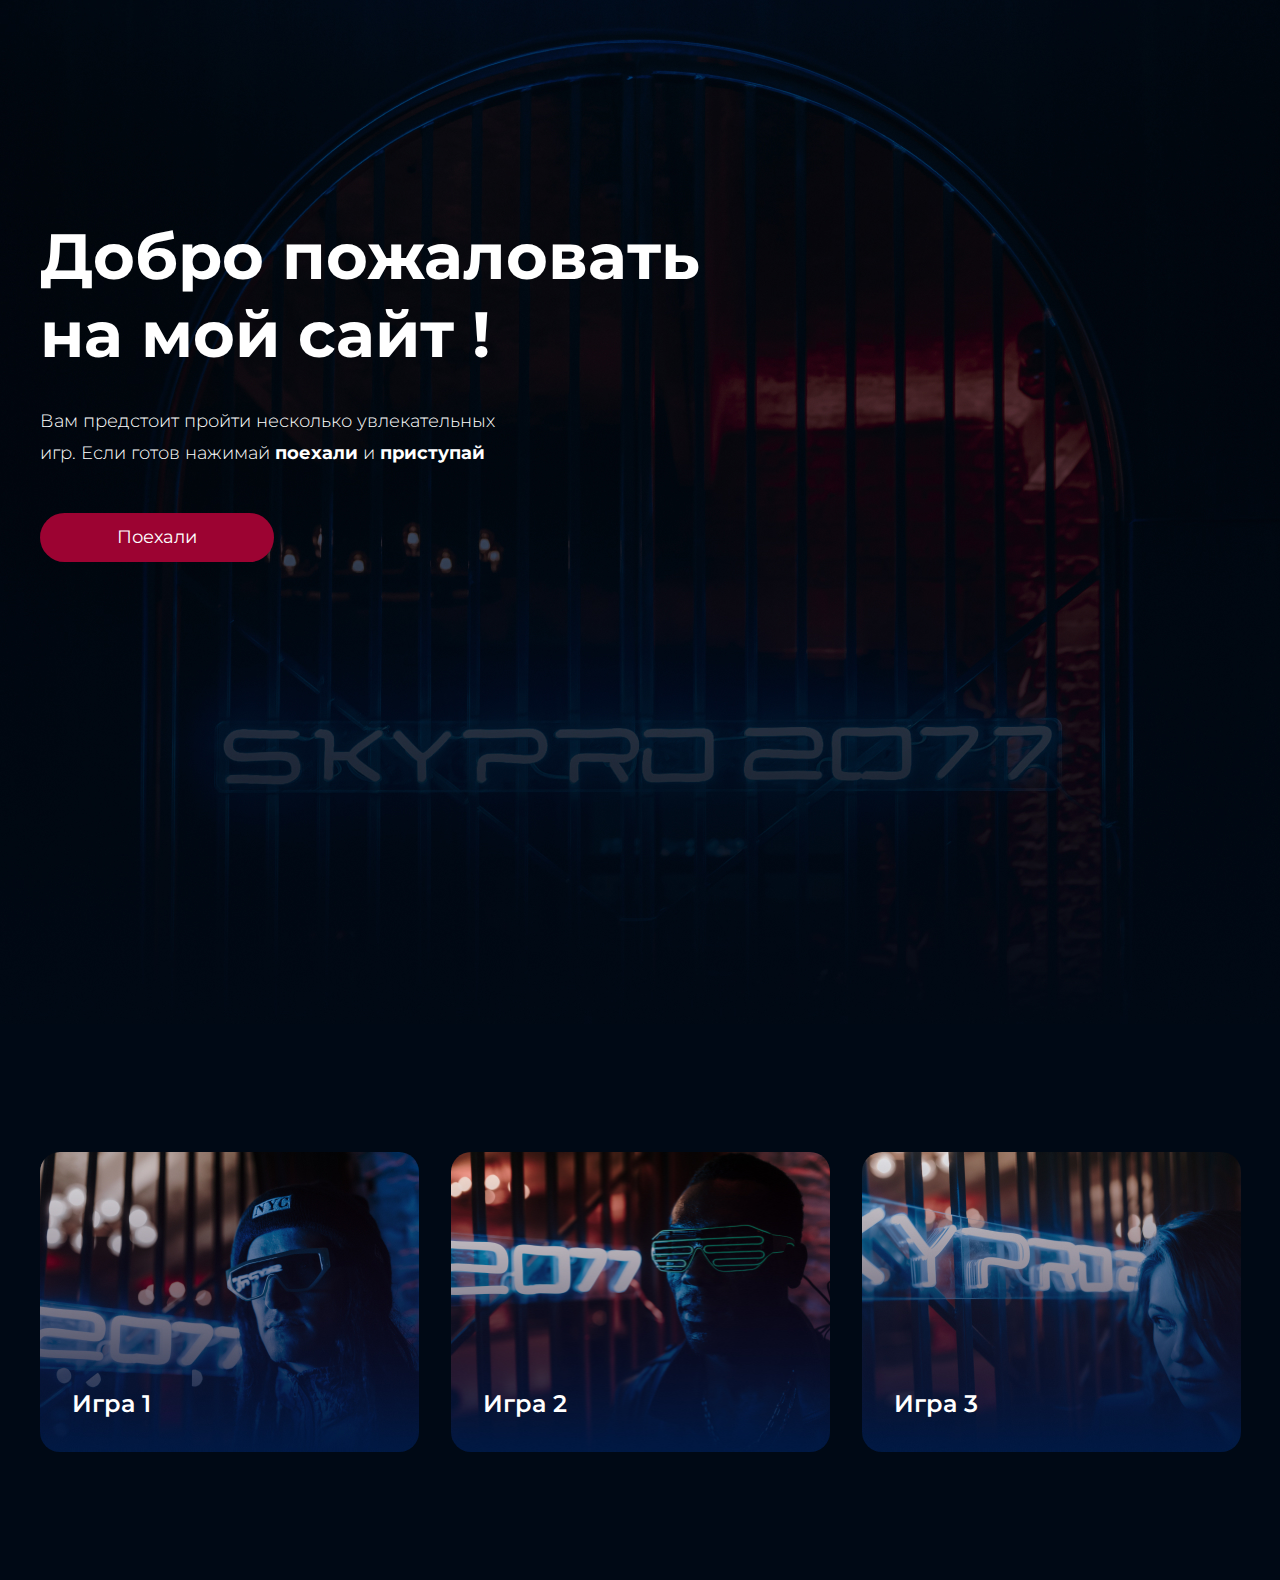
==== hw/index.html @ be018f06 "Дбавила шрифт" ====
<!DOCTYPE html>
<html lang="en">
<head>
    <meta charset="UTF-8">
    <meta name="viewport" content="width=device-width, initial-scale=1.0">
    <title>Document</title>
    <link rel="stylesheet" href="style.css">
    <link rel="preconnect" href="https://fonts.googleapis.com">
<link rel="preconnect" href="https://fonts.gstatic.com" crossorigin>
<link href="https://fonts.googleapis.com/css2?family=Montserrat:wght@400;500;600;700&display=swap" rel="stylesheet">
</head>
<body>
    <section class="header center">
        <div class="header__top">
        <h1 class="header__title">Добро пожаловать <br>на мой сайт !</h1>
        <h2 class="header__subtitle">Вам предстоит пройти несколько увлекательных <br>игр. Если готов нажимай <span class="text">поехали</span> и <span class="text">приступай</span></h2>
        <button class="header__button">Поехали</button>
        </div>
    </section>
    <footer class="footer center">
        <div class="footer__link">
       <a class="footer__item item1" href="#"><span class="game">Игра 1</span></a>
       <a class="footer__item item2" href="#"><span class="game">Игра 2</span></a>
       <a class="footer__item item3" href="#"><span class="game">Игра 3</span></a>
    </div>
    </footer>
</body>
</html>
---- hw/style.css ----
*{
    margin: 0;
    padding: 0;
}
.header{
    padding-left: calc(50% - 600px);
    padding-right: calc(50% - 600px);
}

.header {
    height: 1024px;
    background-image: url(background.jpg);
    background-repeat: no-repeat;
    background-position:  center;
    background-size: cover;
}

.header__top{
    padding-top: 217.1px;
}

.header__title{
    color: #FFF;
    font-family: "Montserrat", sans-serif;
    font-size: 64px;
    font-style: normal;
    font-weight: 700;
    line-height: normal;
}

.header__subtitle{
    color: #FFF;
    font-family: "Montserrat", sans-serif;
    font-size: 18px;
    font-style: normal;
    font-weight: 300;
    line-height: 32px;
}

.header__subtitle{
    padding-top: 32px;
    padding-bottom: 44px;
}

.text{
    color: #FFF;
    font-family: "Montserrat", sans-serif;
    font-size: 18px;
    font-style: normal;
    font-weight: 700;
    line-height: 32px;
}

.header__button{
    width: 234.063px;
    height: 48.603px;
    flex-shrink: 0;
    border-radius: 30px;
    background: #9C0332;
    color: #FFF;
    font-family: "Montserrat", sans-serif;
    font-size: 18px;
    font-style: normal;
    font-weight: 400;
    line-height: normal;
    border-color: transparent;
}

.footer{
    height: 556px;
    background: #000915;
    position: relative;
}

.footer__link{
    display: flex;
    flex-direction: row;
    flex-wrap: wrap;
    justify-content: center;
    gap: 32px;
    padding-top: 128px;
}


.footer__item{
    display: flex;
    flex-direction: column-reverse;
    text-decoration: none;
    border-color: transparent;
}

.item1{
    width: 379px;
    height: 300px;
    background-image: url(game1.jpg);
    border-radius: 20px;
    background-repeat: no-repeat;
}

.item2{
    width: 379px;
    height: 300px;
    background-image: url(game2.jpg);
    border-radius: 20px;
    background-repeat: no-repeat;
}

.item3{
    width: 379px;
    height: 300px;
    background-image: url(game3.jpg);
    border-radius: 20px;
    background-repeat: no-repeat;
}

.game{
    padding-bottom: 32px;
    padding-left: 32px;
    color: #FFF;
    font-family: "Montserrat", sans-serif;
    font-size: 24px;
    font-style: normal;
    font-weight: 600;
    line-height: 32px;
}
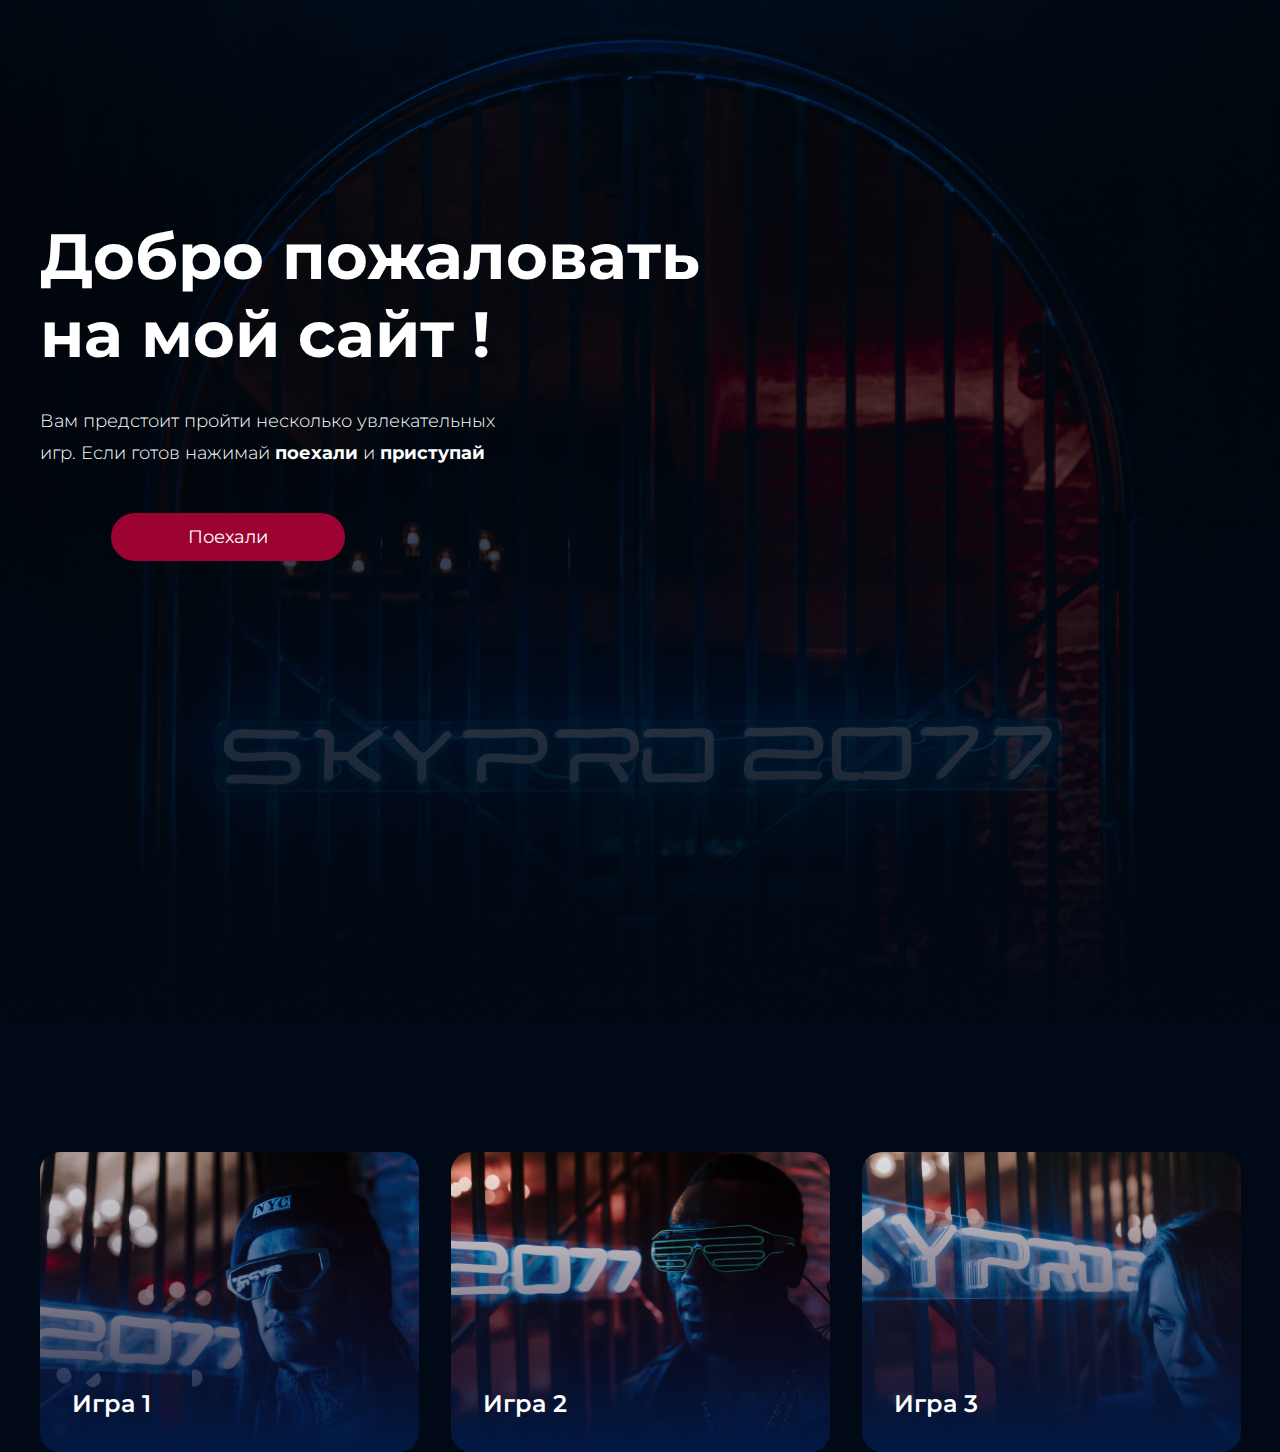
==== commit 058dbfac: "сделана мобильная версия" ====
--- a/hw/index.html
+++ b/hw/index.html
@@ -17,12 +17,12 @@
         <button class="header__button">Поехали</button>
         </div>
     </section>
-    <footer class="footer center">
-        <div class="footer__link">
-       <a class="footer__item item1" href="#"><span class="game">Игра 1</span></a>
-       <a class="footer__item item2" href="#"><span class="game">Игра 2</span></a>
-       <a class="footer__item item3" href="#"><span class="game">Игра 3</span></a>
+    <div class="games center">
+        <div class="games__link">
+       <a class="games__item item1" href="#"><span class="game">Игра 1</span></a>
+       <a class="games__item item2" href="#"><span class="game">Игра 2</span></a>
+       <a class="games__item item3" href="#"><span class="game">Игра 3</span></a>
     </div>
-    </footer>
+</div>
 </body>
 </html>--- a/hw/style.css
+++ b/hw/style.css
@@ -1,127 +1,177 @@
-*{
-    margin: 0;
-    padding: 0;
-}
-.header{
-    padding-left: calc(50% - 600px);
-    padding-right: calc(50% - 600px);
+* {
+  margin: 0;
+  padding: 0;
 }
 
 .header {
-    height: 1024px;
-    background-image: url(background.jpg);
-    background-repeat: no-repeat;
-    background-position:  center;
-    background-size: cover;
+  padding-left: calc(50% - 600px);
+  padding-right: calc(50% - 600px);
 }
 
-.header__top{
-    padding-top: 217.1px;
+.header {
+  height: 1024px;
+  background-image: url(background.jpg);
+  background-repeat: no-repeat;
+  background-position: center;
+  background-size: cover;
 }
 
-.header__title{
-    color: #FFF;
-    font-family: "Montserrat", sans-serif;
-    font-size: 64px;
-    font-style: normal;
-    font-weight: 700;
-    line-height: normal;
+.header__top {
+  padding-top: 217.1px;
 }
 
-.header__subtitle{
-    color: #FFF;
-    font-family: "Montserrat", sans-serif;
-    font-size: 18px;
-    font-style: normal;
-    font-weight: 300;
-    line-height: 32px;
+.header__title {
+  color: #FFF;
+  font-family: "Montserrat", sans-serif;
+  font-size: 64px;
+  font-style: normal;
+  font-weight: 700;
+  line-height: normal;
 }
 
-.header__subtitle{
-    padding-top: 32px;
-    padding-bottom: 44px;
+.header__subtitle {
+  color: #FFF;
+  font-family: "Montserrat", sans-serif;
+  font-size: 18px;
+  font-style: normal;
+  font-weight: 300;
+  line-height: 32px;
 }
 
-.text{
-    color: #FFF;
-    font-family: "Montserrat", sans-serif;
-    font-size: 18px;
-    font-style: normal;
-    font-weight: 700;
-    line-height: 32px;
+.header__subtitle {
+  padding-top: 32px;
+  padding-bottom: 44px;
 }
 
-.header__button{
-    width: 234.063px;
-    height: 48.603px;
-    flex-shrink: 0;
-    border-radius: 30px;
-    background: #9C0332;
-    color: #FFF;
-    font-family: "Montserrat", sans-serif;
-    font-size: 18px;
-    font-style: normal;
-    font-weight: 400;
-    line-height: normal;
-    border-color: transparent;
+.text {
+  color: #FFF;
+  font-family: "Montserrat", sans-serif;
+  font-size: 18px;
+  font-style: normal;
+  font-weight: 700;
+  line-height: 32px;
 }
 
-.footer{
-    height: 556px;
-    background: #000915;
-    position: relative;
+.header__button {
+  width: 234px;
+  height: 48px;
+  border-radius: 30px;
+  background: #9C0332;
+  color: #FFF;
+  font-family: "Montserrat", sans-serif;
+  font-size: 18px;
+  font-style: normal;
+  font-weight: 400;
+  line-height: normal;
+  border-color: transparent;
+  cursor: pointer;
+  display: flex;
+  justify-content: center;
+  text-align: center;
+  display: inline-block;
+  margin-left: 71px;
 }
 
-.footer__link{
-    display: flex;
-    flex-direction: row;
-    flex-wrap: wrap;
-    justify-content: center;
-    gap: 32px;
-    padding-top: 128px;
+.games {
+  background: #000915;
+  position: relative;
+  background-image: url(Rectangle\ 5.png);
+  background-repeat: no-repeat;
+  background-position: center;
+  background-size: cover;
 }
 
-
-.footer__item{
-    display: flex;
-    flex-direction: column-reverse;
-    text-decoration: none;
-    border-color: transparent;
+.games__link {
+  display: flex;
+  flex-direction: row;
+  flex-wrap: wrap;
+  justify-content: center;
+  gap: 32px;
+  padding-top: 128px;
 }
 
-.item1{
-    width: 379px;
-    height: 300px;
-    background-image: url(game1.jpg);
-    border-radius: 20px;
-    background-repeat: no-repeat;
+.games__item {
+  display: flex;
+  flex-direction: column-reverse;
+  text-decoration: none;
+  border-color: transparent;
 }
 
-.item2{
-    width: 379px;
-    height: 300px;
-    background-image: url(game2.jpg);
-    border-radius: 20px;
-    background-repeat: no-repeat;
+.item1 {
+  width: 379px;
+  height: 300px;
+  background-image: url(game1.jpg);
+  border-radius: 20px;
+  background-repeat: no-repeat;
+}
+.item1:hover {
+  border: 3px solid #44D2FF;
 }
 
-.item3{
-    width: 379px;
-    height: 300px;
-    background-image: url(game3.jpg);
-    border-radius: 20px;
-    background-repeat: no-repeat;
+.item2 {
+  width: 379px;
+  height: 300px;
+  background-image: url(game2.jpg);
+  border-radius: 20px;
+  background-repeat: no-repeat;
+}
+.item2:hover {
+  border: 3px solid #44D2FF;
 }
 
-.game{
-    padding-bottom: 32px;
-    padding-left: 32px;
-    color: #FFF;
-    font-family: "Montserrat", sans-serif;
-    font-size: 24px;
-    font-style: normal;
-    font-weight: 600;
-    line-height: 32px;
+.item3 {
+  width: 379px;
+  height: 300px;
+  background-image: url(game3.jpg);
+  border-radius: 20px;
+  background-repeat: no-repeat;
+}
+.item3:hover {
+  border: 3px solid #44D2FF;
 }
 
+.game {
+  padding-bottom: 32px;
+  padding-left: 32px;
+  color: #FFF;
+  font-family: "Montserrat", sans-serif;
+  font-size: 24px;
+  font-style: normal;
+  font-weight: 600;
+  line-height: 32px;
+}
 
+@media (max-width: 767px) {
+  .header__title {
+    font-size: 32px;
+    padding-left: 16px;
+    text-align: center;
+  }
+  .header__subtitle {
+    font-size: 14px;
+    line-height: 22px;
+    padding-left: 16px;
+    padding-right: 16px;
+    text-align: center;
+  }
+  .header__button {
+    margin-top: 33px;
+    margin-bottom: 239px;
+  }
+  .item1 {
+    width: 349px;
+    border-radius: 16px;
+  }
+  .item2 {
+    width: 349px;
+    border-radius: 16px;
+  }
+  .item3 {
+    width: 349px;
+    border-radius: 16px;
+  }
+  .gemes {
+    height: 100%;
+    width: 100%;
+  }
+}/*# sourceMappingURL=style.css.map */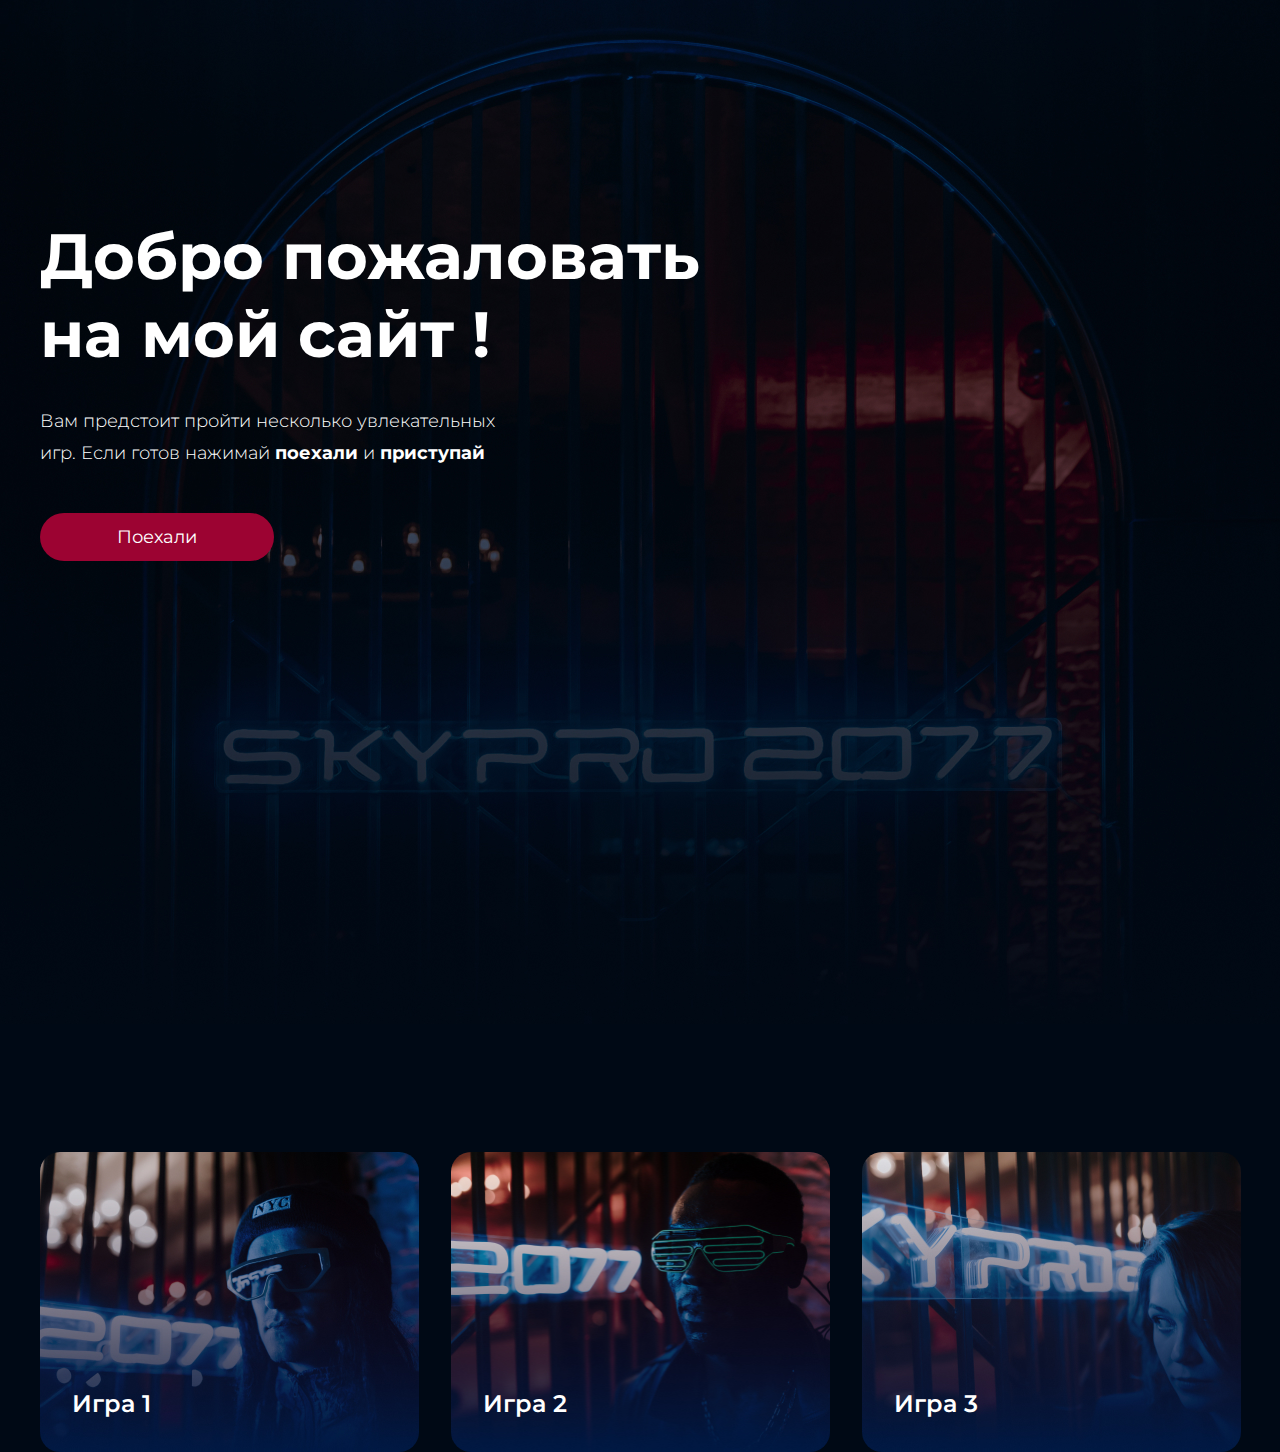
==== commit 978826b5: "Доработка домашней работы" ====
--- a/hw/index.html
+++ b/hw/index.html
@@ -14,7 +14,7 @@
         <div class="header__top">
         <h1 class="header__title">Добро пожаловать <br>на мой сайт !</h1>
         <h2 class="header__subtitle">Вам предстоит пройти несколько увлекательных <br>игр. Если готов нажимай <span class="text">поехали</span> и <span class="text">приступай</span></h2>
-        <button class="header__button">Поехали</button>
+        <button class="header__button"> <span class="button-text">Поехали</span></button>
         </div>
     </section>
     <div class="games center">
--- a/hw/style.css
+++ b/hw/style.css
@@ -58,18 +58,19 @@
   border-radius: 30px;
   background: #9C0332;
   color: #FFF;
+  border-color: transparent;
+}
+.header__button:hover {
+  cursor: url(cursor.svg), auto;
+}
+
+.button-text {
   font-family: "Montserrat", sans-serif;
   font-size: 18px;
   font-style: normal;
   font-weight: 400;
   line-height: normal;
   border-color: transparent;
-  cursor: pointer;
-  display: flex;
-  justify-content: center;
-  text-align: center;
-  display: inline-block;
-  margin-left: 71px;
 }
 
 .games {
@@ -106,6 +107,7 @@
 }
 .item1:hover {
   border: 3px solid #44D2FF;
+  cursor: url(cursor.svg), auto;
 }
 
 .item2 {
@@ -117,6 +119,7 @@
 }
 .item2:hover {
   border: 3px solid #44D2FF;
+  cursor: url(cursor.svg), auto;
 }
 
 .item3 {
@@ -128,6 +131,7 @@
 }
 .item3:hover {
   border: 3px solid #44D2FF;
+  cursor: url(cursor.svg), auto;
 }
 
 .game {
@@ -155,8 +159,11 @@
     text-align: center;
   }
   .header__button {
-    margin-top: 33px;
-    margin-bottom: 239px;
+    display: block;
+    margin: auto;
+  }
+  .games__link {
+    padding-top: 1px;
   }
   .item1 {
     width: 349px;
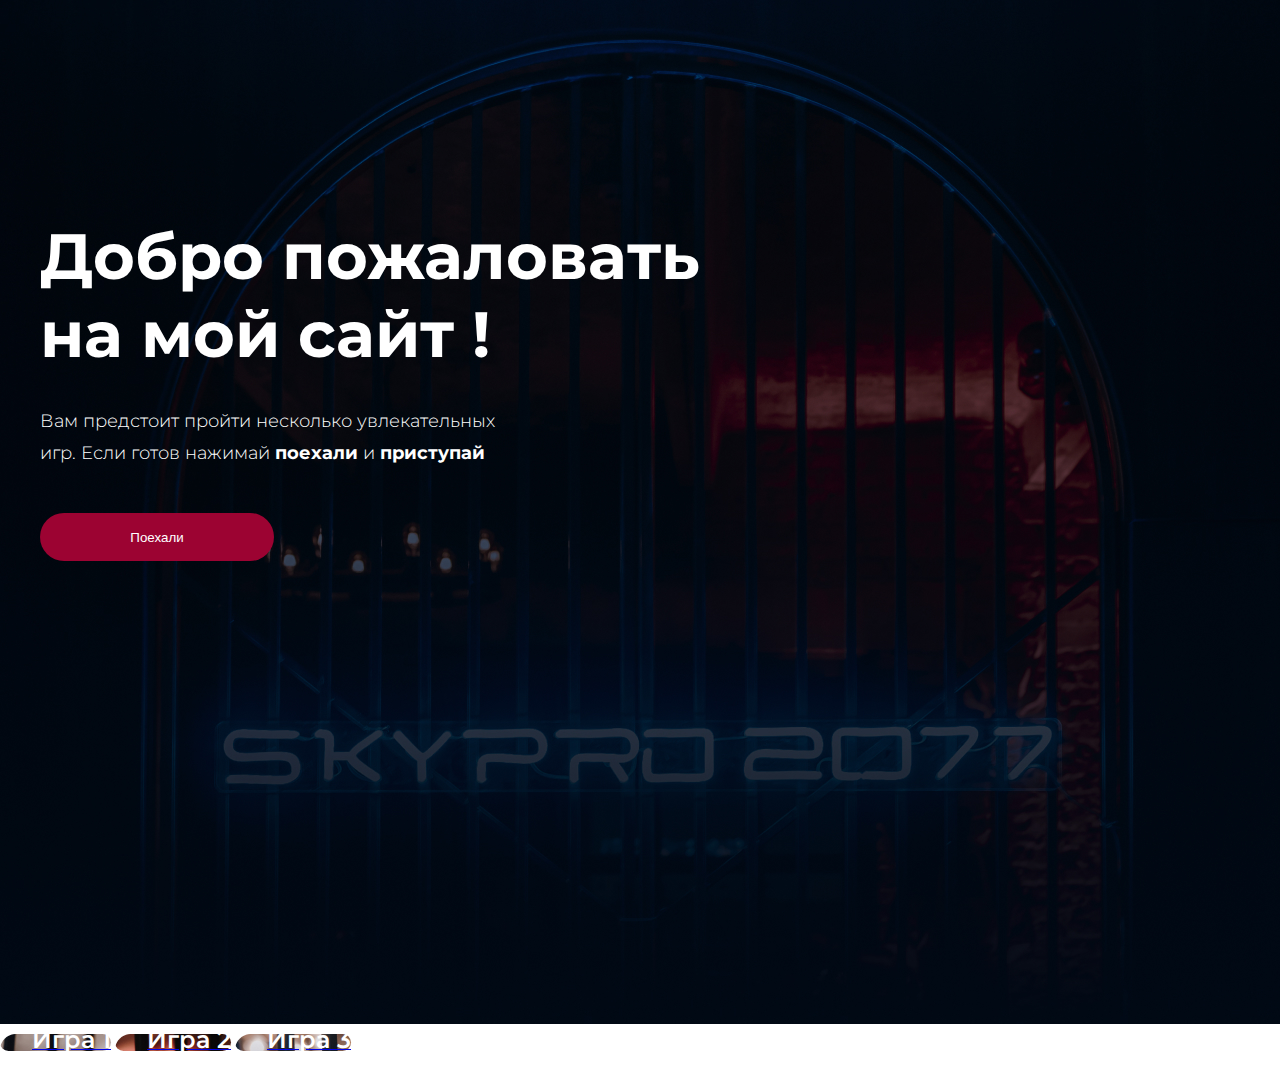
==== commit b8a0d196: "Merge pull request #1 from SvetlanaNaruleva/hw1" ====
--- a/hw/index.html
+++ b/hw/index.html
@@ -14,15 +14,15 @@
         <div class="header__top">
         <h1 class="header__title">Добро пожаловать <br>на мой сайт !</h1>
         <h2 class="header__subtitle">Вам предстоит пройти несколько увлекательных <br>игр. Если готов нажимай <span class="text">поехали</span> и <span class="text">приступай</span></h2>
-        <button class="header__button"> <span class="button-text">Поехали</span></button>
+        <button class="header__button">Поехали</button>
         </div>
     </section>
-    <div class="games center">
-        <div class="games__link">
-       <a class="games__item item1" href="#"><span class="game">Игра 1</span></a>
-       <a class="games__item item2" href="#"><span class="game">Игра 2</span></a>
-       <a class="games__item item3" href="#"><span class="game">Игра 3</span></a>
+    <footer class="footer center">
+        <div class="footer__link">
+       <a class="footer__item item1" href="#"><span class="game">Игра 1</span></a>
+       <a class="footer__item item2" href="#"><span class="game">Игра 2</span></a>
+       <a class="footer__item item3" href="#"><span class="game">Игра 3</span></a>
     </div>
-</div>
+    </footer>
 </body>
 </html>--- a/hw/style.css
+++ b/hw/style.css
@@ -62,6 +62,7 @@
 }
 .header__button:hover {
   cursor: url(cursor.svg), auto;
+  background: #EB443F;
 }
 
 .button-text {
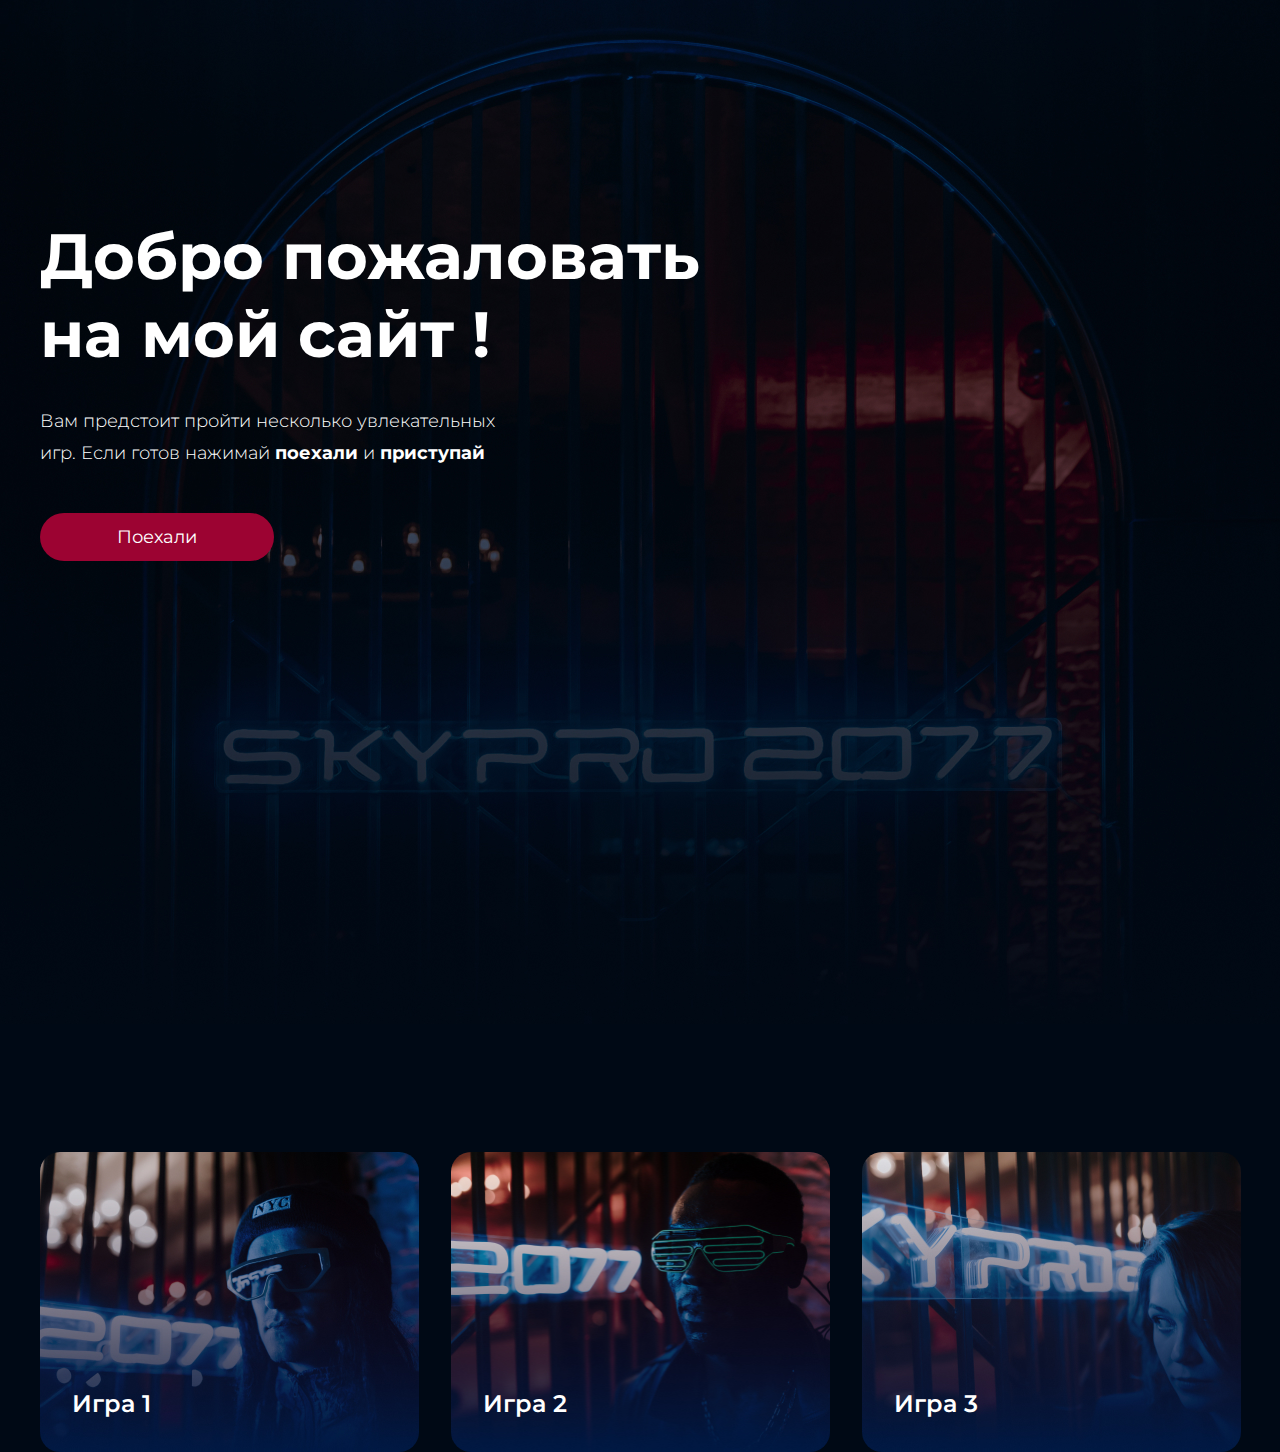
==== commit c14ce61d: "Merge pull request #2 from SvetlanaNaruleva/hw3" ====
--- a/hw/index.html
+++ b/hw/index.html
@@ -14,15 +14,15 @@
         <div class="header__top">
         <h1 class="header__title">Добро пожаловать <br>на мой сайт !</h1>
         <h2 class="header__subtitle">Вам предстоит пройти несколько увлекательных <br>игр. Если готов нажимай <span class="text">поехали</span> и <span class="text">приступай</span></h2>
-        <button class="header__button">Поехали</button>
+        <button class="header__button"> <span class="button-text">Поехали</span></button>
         </div>
     </section>
-    <footer class="footer center">
-        <div class="footer__link">
-       <a class="footer__item item1" href="#"><span class="game">Игра 1</span></a>
-       <a class="footer__item item2" href="#"><span class="game">Игра 2</span></a>
-       <a class="footer__item item3" href="#"><span class="game">Игра 3</span></a>
+    <div class="games center">
+        <div class="games__link">
+       <a class="games__item item1" href="#"><span class="game">Игра 1</span></a>
+       <a class="games__item item2" href="#"><span class="game">Игра 2</span></a>
+       <a class="games__item item3" href="#"><span class="game">Игра 3</span></a>
     </div>
-    </footer>
+</div>
 </body>
 </html>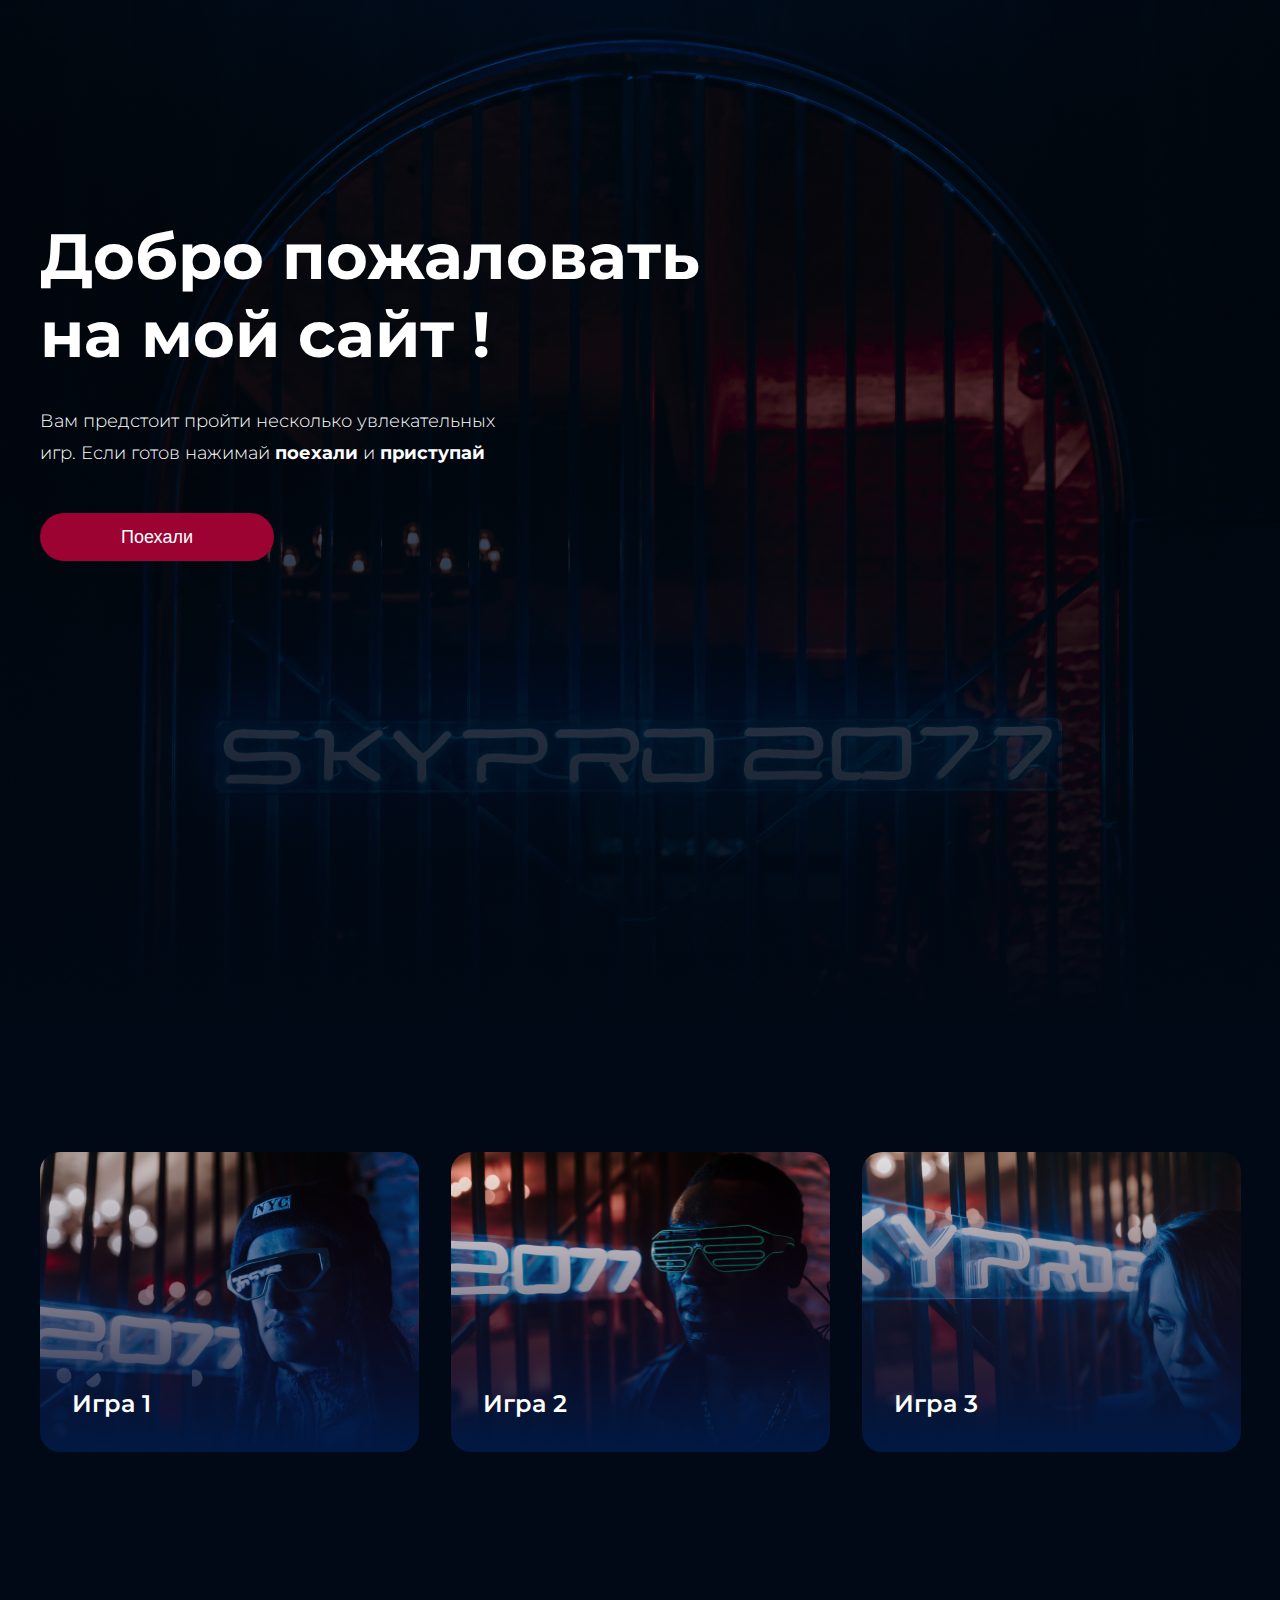
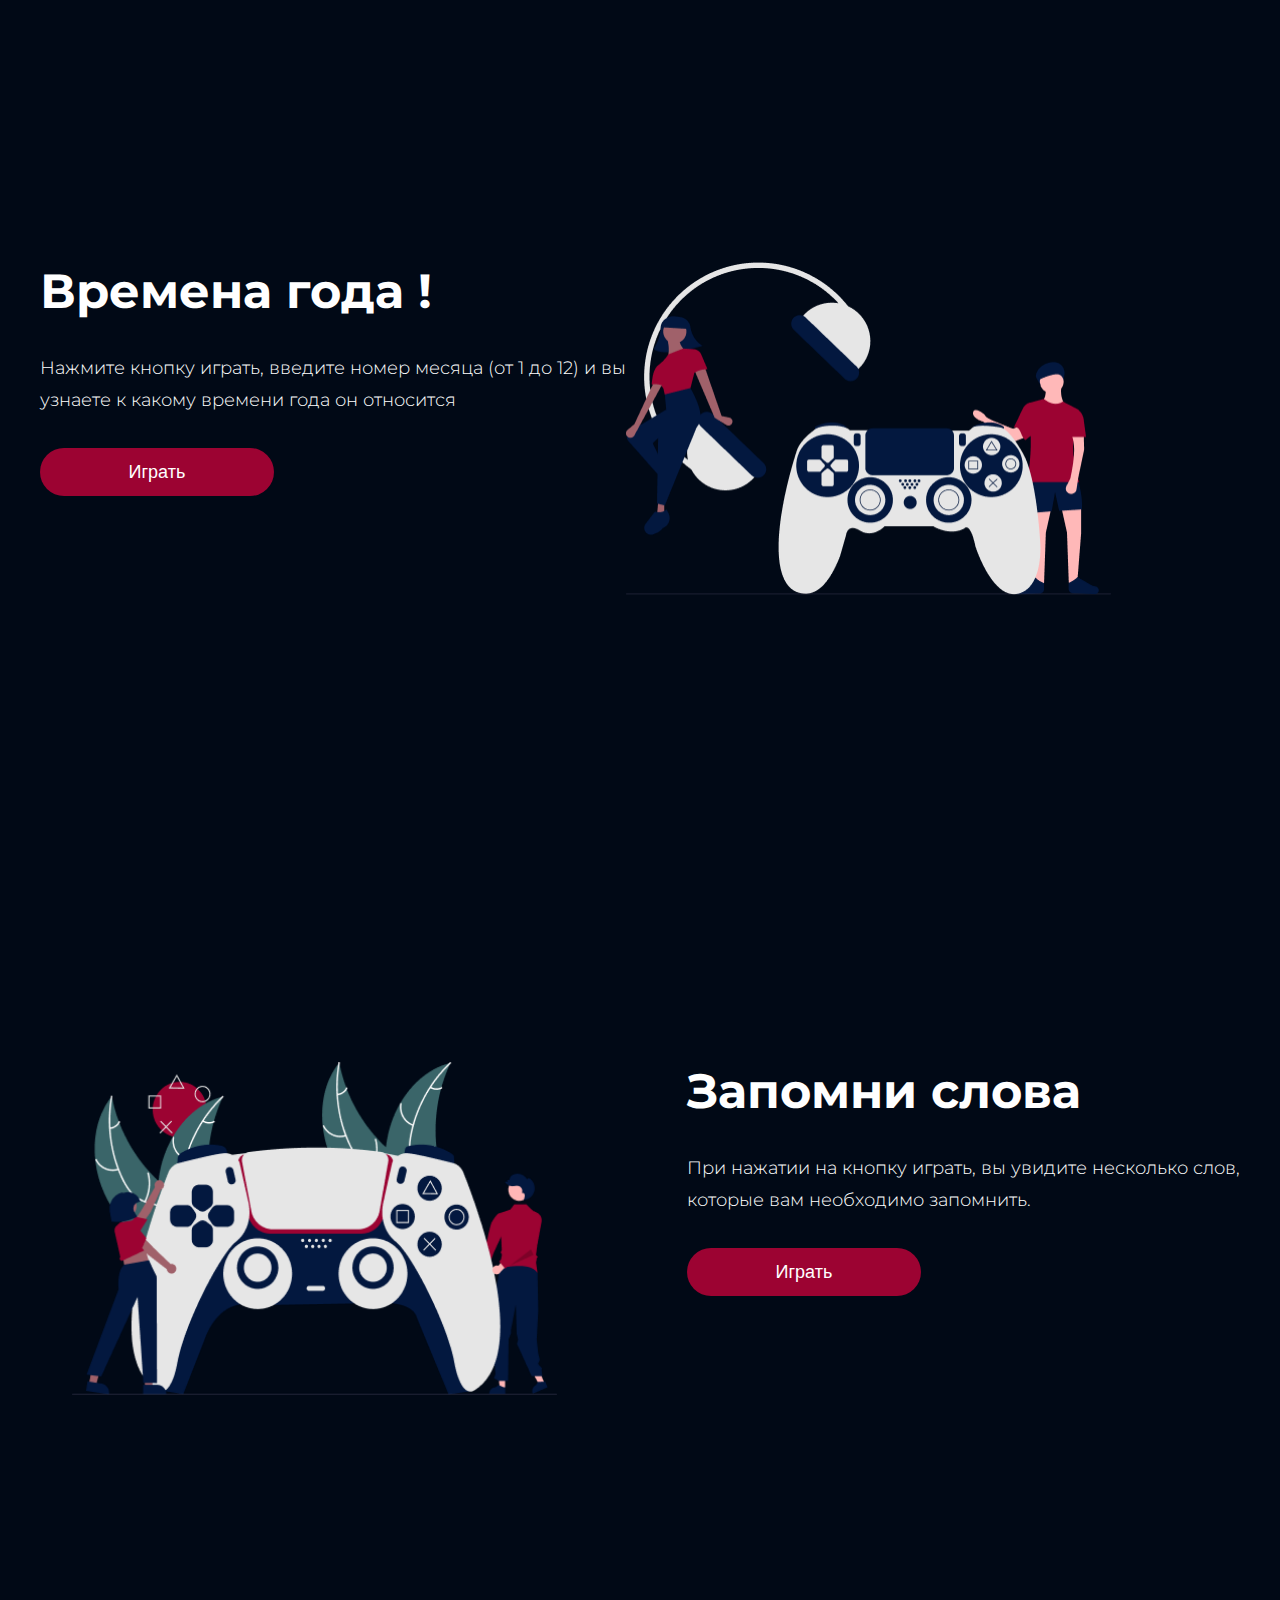
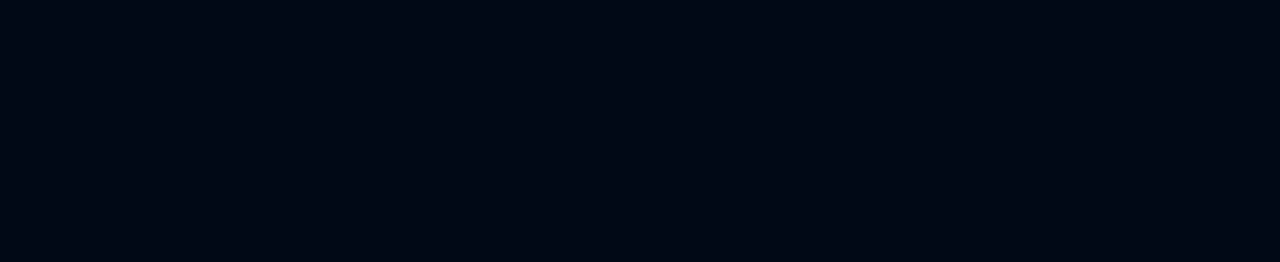
==== commit 3767f2c6: "Выполнено дз" ====
--- a/hw/index.html
+++ b/hw/index.html
@@ -6,8 +6,8 @@
     <title>Document</title>
     <link rel="stylesheet" href="style.css">
     <link rel="preconnect" href="https://fonts.googleapis.com">
-<link rel="preconnect" href="https://fonts.gstatic.com" crossorigin>
-<link href="https://fonts.googleapis.com/css2?family=Montserrat:wght@400;500;600;700&display=swap" rel="stylesheet">
+    <link rel="preconnect" href="https://fonts.gstatic.com" crossorigin>
+    <link href="https://fonts.googleapis.com/css2?family=Montserrat:wght@400;500;600;700&display=swap" rel="stylesheet">
 </head>
 <body>
     <section class="header center">
@@ -17,12 +17,34 @@
         <button class="header__button"> <span class="button-text">Поехали</span></button>
         </div>
     </section>
-    <div class="games center">
-        <div class="games__link">
+    <div class="games">
+      <div class="games__link">
        <a class="games__item item1" href="#"><span class="game">Игра 1</span></a>
        <a class="games__item item2" href="#"><span class="game">Игра 2</span></a>
        <a class="games__item item3" href="#"><span class="game">Игра 3</span></a>
+      </div>
     </div>
+    <section class="game__info center">
+    <div class="game__start">
+        <h1 class="game__title">Времена года !</h1>
+        <h2 class="game__subtitle">Нажмите кнопку играть, введите номер месяца (от 1 до 12) и вы <br>узнаете к какому времени года он относится</h2>
+        <button onclick="alert(monthNames())" class="header__button"> <span class="button-text">Играть</span></button>
+    </div>
+        <div>
+            <img class="game__img" src="undraw_video_game_night_8h8m 1.png" alt="Игра1">
+        </div>   
+    </section>
+    <section class="game__words center">
+        <div class="game__start-new">
+            <h1 class="game__title">Запомни слова</h1>
+            <h2 class="game__subtitle">При нажатии на кнопку играть, вы увидите несколько слов, <br>которые вам необходимо запомнить.</h2>
+            <button class="header__button"> <span class="button-text">Играть</span></button>
+        </div> 
+        <div>
+            <img class="game__img" src="undraw_gaming_re_cma2 1.png" alt="Игра2">
+            </div>  
+        </section>
 </div>
+<script src="style.js"></script>
 </body>
 </html>--- a/hw/style.css
+++ b/hw/style.css
@@ -3,7 +3,11 @@
   padding: 0;
 }
 
-.header {
+body {
+  font-family: "Montserrat", sans-serif;
+}
+
+.center {
   padding-left: calc(50% - 600px);
   padding-right: calc(50% - 600px);
 }
@@ -22,7 +26,6 @@
 
 .header__title {
   color: #FFF;
-  font-family: "Montserrat", sans-serif;
   font-size: 64px;
   font-style: normal;
   font-weight: 700;
@@ -31,7 +34,6 @@
 
 .header__subtitle {
   color: #FFF;
-  font-family: "Montserrat", sans-serif;
   font-size: 18px;
   font-style: normal;
   font-weight: 300;
@@ -45,7 +47,6 @@
 
 .text {
   color: #FFF;
-  font-family: "Montserrat", sans-serif;
   font-size: 18px;
   font-style: normal;
   font-weight: 700;
@@ -66,7 +67,6 @@
 }
 
 .button-text {
-  font-family: "Montserrat", sans-serif;
   font-size: 18px;
   font-style: normal;
   font-weight: 400;
@@ -139,11 +139,77 @@
   padding-bottom: 32px;
   padding-left: 32px;
   color: #FFF;
-  font-family: "Montserrat", sans-serif;
   font-size: 24px;
   font-style: normal;
   font-weight: 600;
   line-height: 32px;
+}
+
+.game__img {
+  width: 485px;
+  height: 333px;
+}
+
+.game__info {
+  height: 800px;
+  background-image: url(gameFon.jpg);
+  background-repeat: no-repeat;
+  background-position: center;
+  background-size: cover;
+}
+
+.game__info {
+  padding-top: 410px;
+}
+
+.game__title {
+  color: #FFF;
+  font-style: normal;
+  font-weight: 700;
+  line-height: normal;
+  font-size: 48px;
+}
+
+.game__subtitle {
+  color: #FFF;
+  font-style: normal;
+  font-weight: 300;
+  line-height: 32px;
+  font-size: 18px;
+}
+
+.game__info {
+  display: flex;
+  flex-wrap: wrap;
+}
+
+.game__start {
+  display: flex;
+  flex-direction: column;
+  flex-wrap: wrap;
+  gap: 32px;
+}
+
+.game__start-new {
+  display: flex;
+  flex-direction: column;
+  flex-wrap: wrap;
+  gap: 32px;
+}
+
+.game__words {
+  height: 800px;
+  background-image: url(gameFon.jpg);
+  background-repeat: no-repeat;
+  background-position: center;
+  background-size: cover;
+}
+
+.game__words {
+  display: flex;
+  flex-direction: row-reverse;
+  flex-wrap: wrap;
+  gap: 130px;
 }
 
 @media (max-width: 767px) {
@@ -182,4 +248,23 @@
     height: 100%;
     width: 100%;
   }
+  .game__title {
+    color: #FFF;
+    font-size: 32px;
+    font-style: normal;
+    font-weight: 700;
+    line-height: normal;
+    text-align: center;
+  }
+  .game__subtitle {
+    color: #FFF;
+    font-size: 14px;
+    font-style: normal;
+    font-weight: 300;
+    line-height: 22px;
+    text-align: center;
+  }
+  .game__img {
+    width: 375px;
+  }
 }/*# sourceMappingURL=style.css.map */